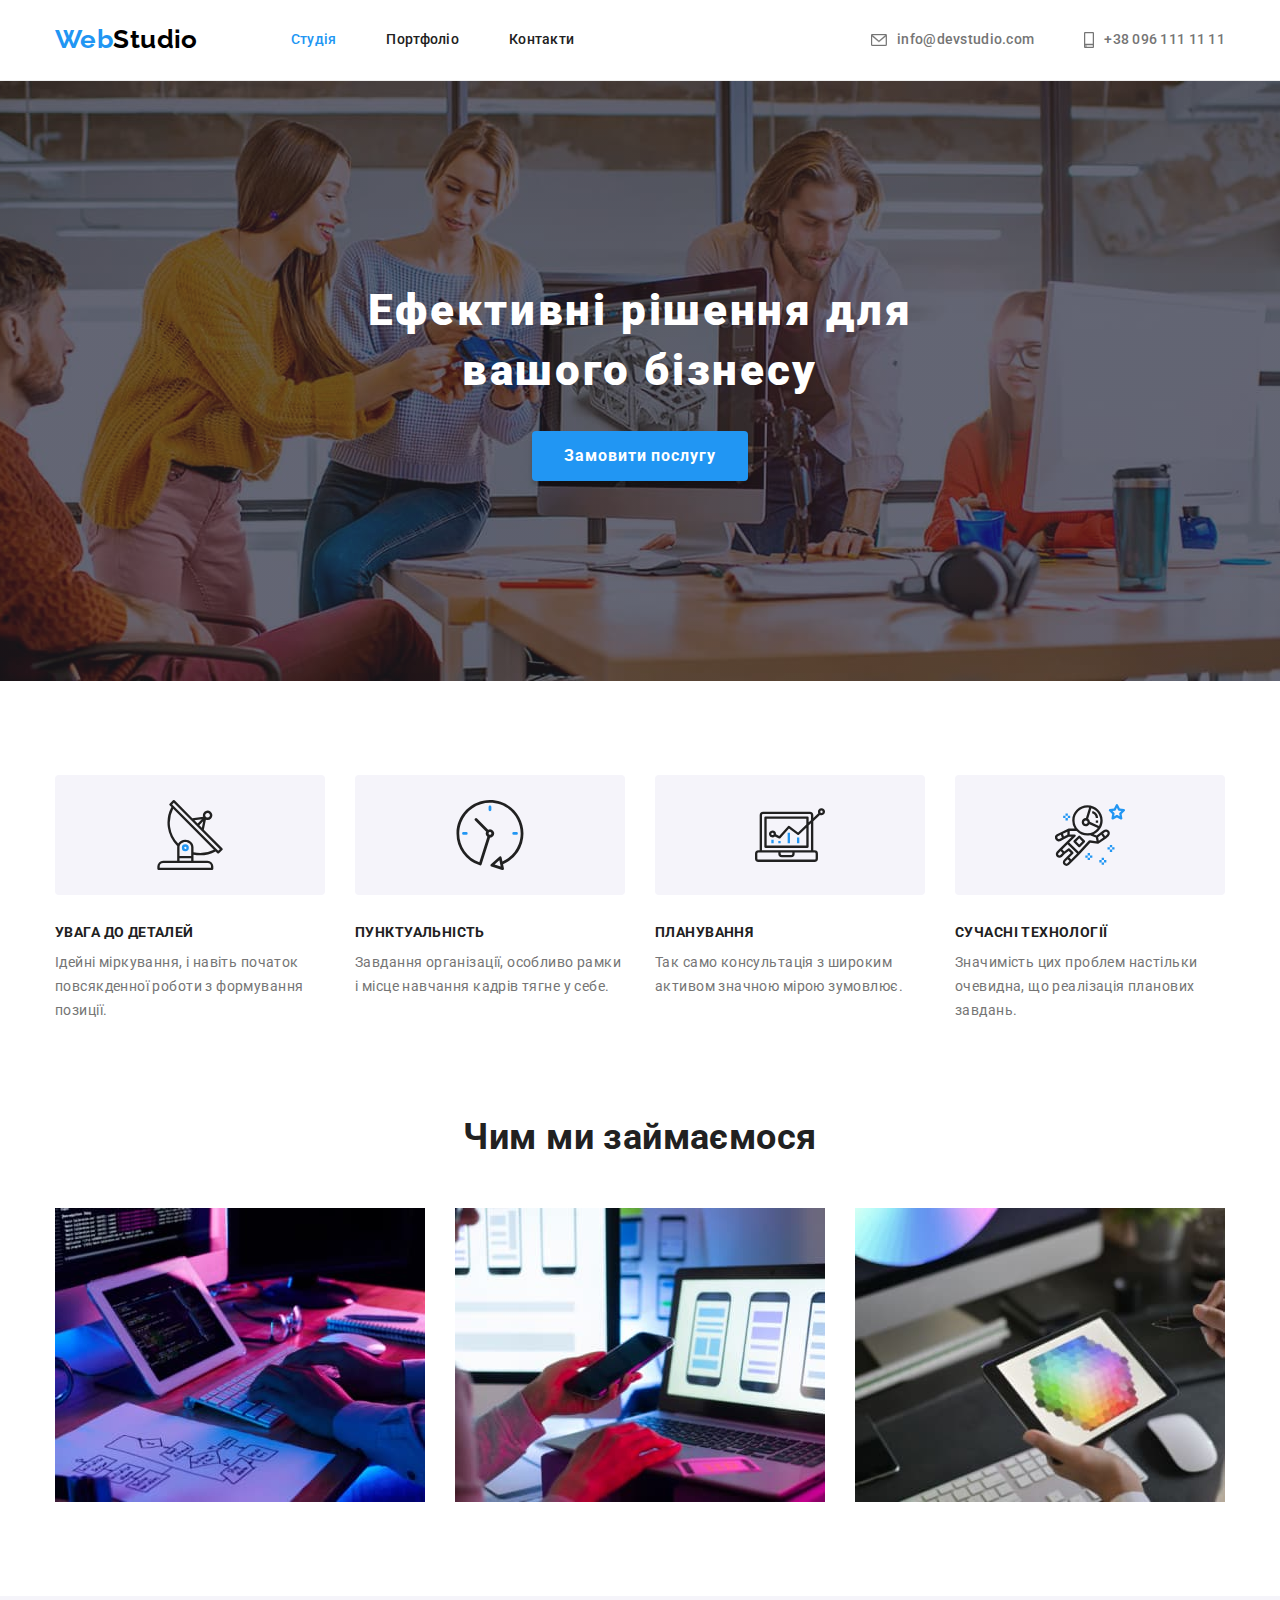
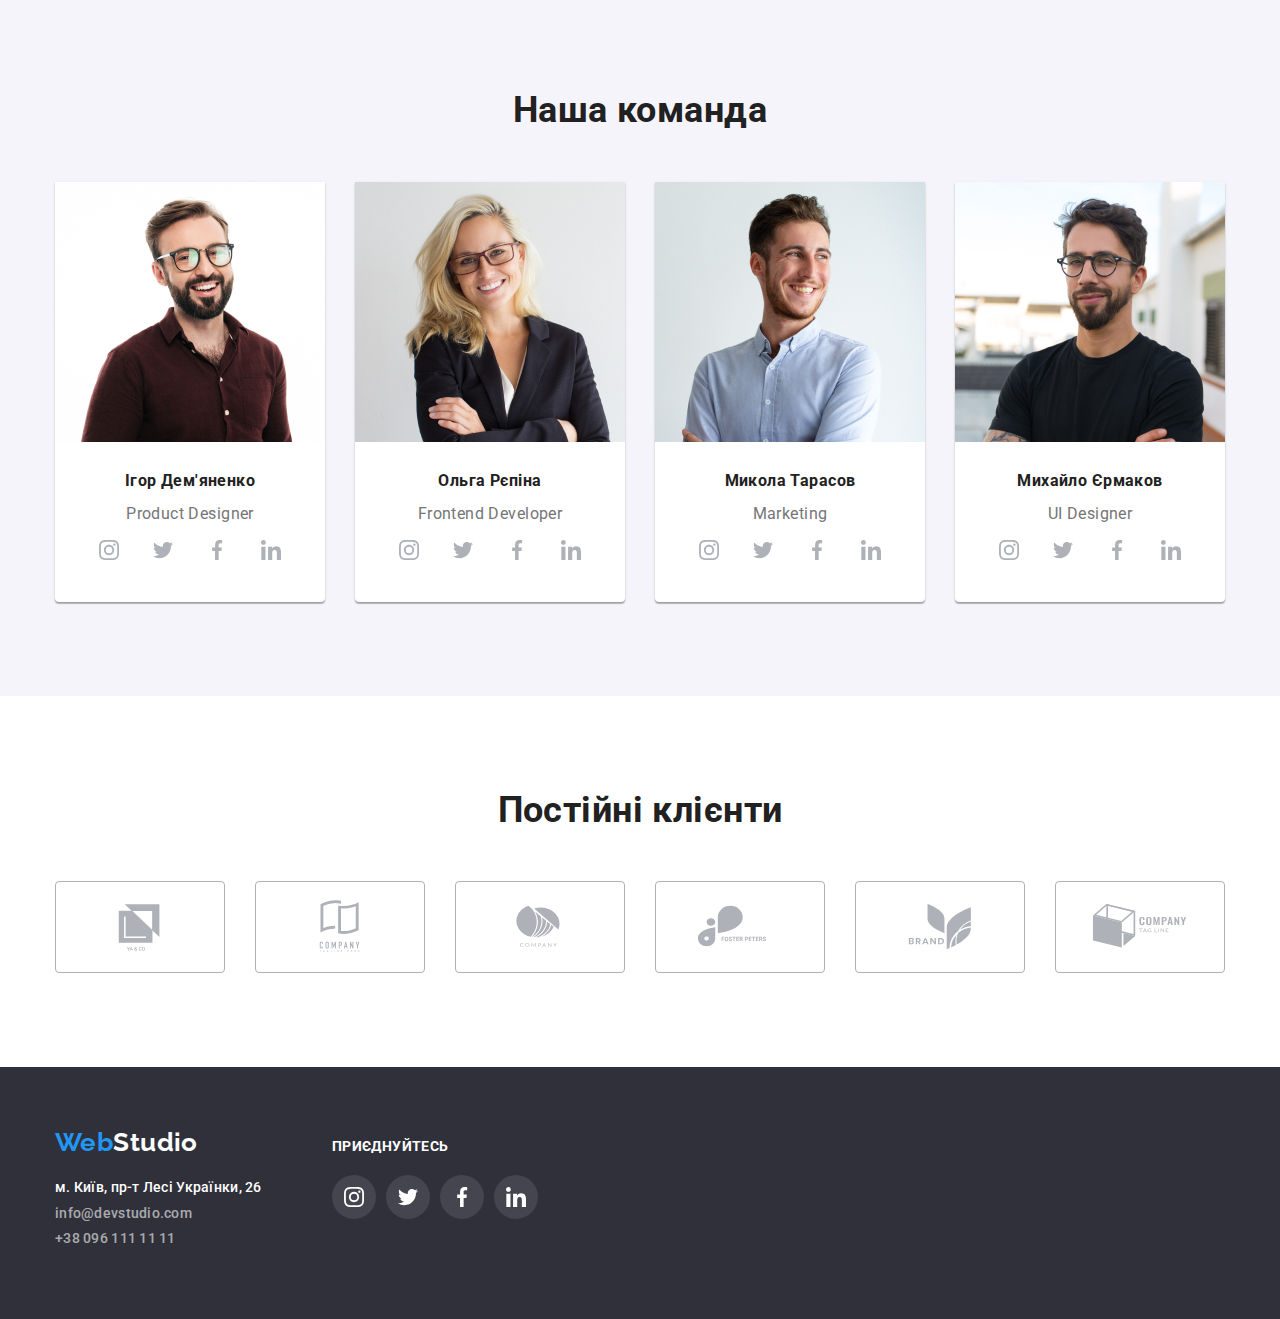
==== index.html @ 199676f1 "begin" ====
<!DOCTYPE html>
<html lang="uk">
  <head>
    <meta charset="UTF-8" />
    <meta http-equiv="X-UA-Compatible" content="IE=edge" />
    <meta name="viewport" content="width=device-width, initial-scale=1.0" />
    <title>WebStudio</title>
    <link
      rel="stylesheet"
      href="https://cdnjs.cloudflare.com/ajax/libs/modern-normalize/0.6.0/modern-normalize.min.css"
    />
    <link href="./css/styles.css" rel="stylesheet" />
    <link rel="preconnect" href="https://fonts.googleapis.com" />
    <link rel="preconnect" href="https://fonts.gstatic.com" crossorigin />
    <link
      href="https://fonts.googleapis.com/css2?family=Raleway:wght@700&family=Roboto:wght@400;500;700;900&display=swap"
      rel="stylesheet"
    />
  </head>

  <body>
    <!--Header-->

    <header class="page-header">
      <div class="container box">
        <a class="logo-header" href="#"
          ><span class="logo-color">Web</span>Studio</a
        >
        <nav>
          <ul class="site-nav">
            <li class="item-nav">
              <a href="./index.html" class="link current">Студія</a>
            </li>
            <li class="item-nav">
              <a href="./portfolio.html" class="link">Портфоліо</a>
            </li>
            <li class="item-nav"><a href="#" class="link">Контакти</a></li>
          </ul>
        </nav>
        <ul class="contacts-link">
          <li class="item-nav">
            <a href="mailto:info@devstudio.com"
              ><svg class="icon-small">
                <use href="./images/sprite.svg#icon-envelope"></use>
              </svg>
              info@devstudio.com</a
            >
          </li>
          <li class="item-nav">
            <a href="tel:+380961111111">
              <svg class="icon-phone">
                <use href="./images/sprite.svg#icon-smartphone"></use>
              </svg>
              +38 096 111 11 11</a
            >
          </li>
        </ul>
      </div>
    </header>
    <!--Main-->
    <main>
      <section class="hero">
        <div class="container">
          <h1 class="hero-title">Ефективні рішення для вашого бізнесу</h1>
          <button class="hero-btn" type="button">Замовити послугу</button>
        </div>
      </section>

      <section class="section">
        <div class="container">
          <h2 class="visually-hidden">Наші Переваги</h2>
          <ul class="list">
            <li class="list-item">
              <div class="thumb">
                <svg class="icon-advances">
                  <use href="./images/sprite.svg#icon-antenna"></use>
                </svg>
              </div>
              <h3 class="list-caption">УВАГА ДО ДЕТАЛЕЙ</h3>
              <p class="list-text">
                Ідейні міркування, і навіть початок повсякденної роботи з
                формування позиції.
              </p>
            </li>

            <li class="list-item">
              <div class="thumb">
                <svg class="icon-advances">
                  <use href="./images/sprite.svg#icon-clock"></use>
                </svg>
              </div>
              <h3 class="list-caption">ПУНКТУАЛЬНІСТЬ</h3>
              <p class="list-text">
                Завдання організації, особливо рамки і місце навчання кадрів
                тягне у себе.
              </p>
            </li>

            <li class="list-item">
              <div class="thumb">
                <svg class="icon-advances">
                  <use href="./images/sprite.svg#icon-diagram"></use>
                </svg>
              </div>
              <h3 class="list-caption">ПЛАНУВАННЯ</h3>
              <p class="list-text">
                Так само консультація з широким активом значною мірою зумовлює.
              </p>
            </li>

            <li class="list-item">
              <div class="thumb">
                <svg class="icon-advances">
                  <use href="./images/sprite.svg#icon-astronaut"></use>
                </svg>
              </div>
              <h3 class="list-caption">СУЧАСНІ ТЕХНОЛОГІЇ</h3>
              <p class="list-text">
                Значимість цих проблем настільки очевидна, що реалізація
                планових завдань.
              </p>
            </li>
          </ul>
        </div>
      </section>
      <section class="section doing">
        <div class="container">
          <h2 class="heading">Чим ми займаємося</h2>
          <ul class="img-list">
            <li class="img-items">
              <img
                src="./images/programer-working-1.jpg"
                width="370"
                height="294"
                alt="робота-програміста-за-пк"
              />
            </li>
            <li class="img-items">
              <img
                src="./images/interface-mobile-2.jpg"
                width="370"
                height="294"
                alt="інтерфейс-для-мобільного-додатку"
              />
            </li>
            <li class="img-items">
              <img
                src="./images/selection-graphic-tablet-3.jpg"
                width="370"
                height="294"
                alt="вибір-графіки-на-планшеті"
              />
            </li>
          </ul>
        </div>
      </section>
      <section class="section comand">
        <div class="container">
          <h2 class="heading">Наша команда</h2>
          <ul class="items">
            <li class="img-item">
              <img src="./images/Igor.jpg" width="270" alt="продукт-дизайнер" />
              <div class="team">
                <h3 class="items-caption">Ігор Дем'яненко</h3>
                <p class="items-text">Product Designer</p>
                <ul class="icon-link">
                  <li>
                    <a href="" class="link"
                      ><svg class="icon-net">
                        <use
                          href="./images/sprite.svg#icon-instagram"
                        ></use></svg></a>
                  </li>
                  <li>
                    <a href="" class="link"
                      ><svg class="icon-net">
                        <use href="./images/sprite.svg#icon-twitter"></use></svg></a>
                  </li>
                  <li>
                    <a href="" class="link"
                      ><svg class="icon-net">
                        <use
                          href="./images/sprite.svg#icon-facebook"
                        ></use></svg></a>
                  </li>
                  <li>
                    <a href="" class="link"
                      ><svg class="icon-net">
                        <use
                          href="./images/sprite.svg#icon-linkedin"
                        ></use></svg></a>
                  </li>
                </ul>
              </div>
            </li>

            <li class="img-item">
              <img
                src="./images/Olga.jpg"
                width="270"
                alt="фронтенд-розробник"
              />
              <div class="team">
                <h3 class="items-caption">Ольга Рєпіна</h3>
                <p class="items-text">Frontend Developer</p>
                <ul class="icon-link">
                  <li>
                    <a href="" class="link"
                      ><svg class="icon-net">
                        <use
                          href="./images/sprite.svg#icon-instagram"
                        ></use></svg></a>
                  </li>
                  <li>
                    <a href="" class="link"
                      ><svg class="icon-net">
                        <use href="./images/sprite.svg#icon-twitter"></use></svg></a>
                  </li>
                  <li>
                    <a href="" class="link"
                      ><svg class="icon-net">
                        <use
                          href="./images/sprite.svg#icon-facebook"
                        ></use></svg></a>
                  </li>
                  <li>
                    <a href="" class="link"
                      ><svg class="icon-net">
                        <use
                          href="./images/sprite.svg#icon-linkedin"
                        ></use></svg></a>
                  </li>
                </ul>
              </div>
            </li>

            <li class="img-item">
              <img src="./images/Nikolay.jpg" width="270" alt="маркетинг" />
              <div class="team">
                <h3 class="items-caption">Микола Тарасов</h3>
                <p class="items-text">Marketing</p>
                <ul class="icon-link">
                  <li>
                    <a href="" class="link"
                      ><svg class="icon-net">
                        <use
                          href="./images/sprite.svg#icon-instagram"
                        ></use></svg></a>
                  </li>
                  <li>
                    <a href="" class="link"
                      ><svg class="icon-net">
                        <use href="./images/sprite.svg#icon-twitter"></use></svg></a>
                  </li>
                  <li>
                    <a href="" class="link"
                      ><svg class="icon-net">
                        <use
                          href="./images/sprite.svg#icon-facebook"
                        ></use></svg></a>
                  </li>
                  <li>
                    <a href="" class="link"
                      ><svg class="icon-net">
                        <use
                          href="./images/sprite.svg#icon-linkedin"
                        ></use></svg></a>
                  </li>
                </ul>
              </div>
            </li>

            <li class="img-item">
              <img src="./images/Mihail.jpg" width="270" alt="ui-дизайнер" />
              <div class="team">
                <h3 class="items-caption">Михайло Єрмаков</h3>
                <p class="items-text">UI Designer</p>
                <ul class="icon-link">
                  <li>
                    <a href="" class="link"
                      ><svg class="icon-net">
                        <use
                          href="./images/sprite.svg#icon-instagram"
                        ></use></svg></a>
                  </li>
                  <li>
                     <a href="" class="link"
                      ><svg class="icon-net">
                        <use href="./images/sprite.svg#icon-twitter"></use></svg></a>
                  </li>
                  <li>
                    <a href="" class="link"
                      ><svg class="icon-net">
                        <use
                          href="./images/sprite.svg#icon-facebook"
                        ></use></svg></a>
                  </li>
                  <li>
                     <a href="" class="link"
                      ><svg class="icon-net">
                        <use
                          href="./images/sprite.svg#icon-linkedin"
                        ></use></svg></a>
                  </li>
                </ul>
              </div>
            </li>
          </ul>
        </div>
      </section>
      <section class="clients section">
        <div class="container">
          <h2 class="heading">Постійні клієнти</h2>
          <ul class="clients">
            <li>
              <a href="" class="client-link"
                ><svg class="icon-clients">
                  <use href="./images/sprite.svg#icon-client1"></use></svg></a>
            </li>
            <li>
              <a href="" class="client-link"
                ><svg class="icon-clients">
                  <use href="./images/sprite.svg#icon-client2"></use></svg></a>
            </li>
            <li>
              <a href="" class="client-link"
                ><svg class="icon-clients">
                  <use href="./images/sprite.svg#icon-client3"></use></svg></a>
            </li>
            <li>
              <a href="" class="client-link"
                ><svg class="icon-clients">
                  <use href="./images/sprite.svg#icon-client4"></use></svg></a>
            </li>
            <li>
              <a href="" class="client-link"
                ><svg class="icon-clients">
                  <use href="./images/sprite.svg#icon-client5"></use></svg></a>
            </li>
            <li>
              <a href="" class="client-link"
                ><svg class="icon-clients">
                  <use href="./images/sprite.svg#icon-client6"></use></svg></a>
            </li>
          </ul>
        </div>
      </section>
    </main>
    <!--footer-->
    <footer class="footer-page">
      <div class="container btm">
        <div class="address-wrap">
          <a class="logo-footer" href="#"
            ><span class="logo-color">Web</span>Studio</a
          >

          <address>
            <ul class="contact-link">
              <li class="list-contact">
                <a
                  href="https://goo.gl/maps/CPtrU1FHBa2aNyZL9"
                  target="_blank"
                  rel="noopener noreferrer"
                  ><span class="color-contact"
                    >м. Київ, пр-т Лесі Українки, 26</span
                  ></a
                >
              </li>
              <li class="list-contact">
                <a href="mailto:info@devstudio.com">info@devstudio.com</a>
              </li>
              <li class="list-contact">
                <a href="tel:+380961111111">+38 096 111 11 11</a>
              </li>
            </ul>
          </address>
        </div>
        <div class="footer-social">
          <p class="join">приєднуйтесь</p>
          <ul class="social-links">
            <li>
              <a href="" class="soc-link"
                ><svg class="soc-icon">
                  <use href="./images/sprite.svg#icon-instagram"></use>
                </svg>
              </a>
            </li>
            <li>
              <a href="" class="soc-link"
                ><svg class="soc-icon">
                  <use href="./images/sprite.svg#icon-twitter"></use>
                </svg>
              </a>
            </li>
            <li>
              <a href="" class="soc-link"
                ><svg class="soc-icon">
                  <use href="./images/sprite.svg#icon-facebook"></use>
                </svg>
              </a>
            </li>
            <li>
              <a href="" class="soc-link"> <svg class="soc-icon">
                  <use href="./images/sprite.svg#icon-linkedin"></use>
                </svg>
              </a>
            </li>
          </ul>
        </div>
      </div>
    </footer>
  </body>
</html>
---- css/styles.css ----
/*цвет основного текста #212121*/
/*вторичный цвет текста #757575/
/*белый #FFFFFF*/
/*акцент #2196F3*/
/*цвет иконок #AFB1B8*/

:root {
  --primary-text-color:#757575;
  --title-text-color:#212121;
  --accent-color:#2196F3;
  --primary-white-color:#FFFFFF;
  --social-link-collor:#AFB1B8;
}

body {
    font-family: 'Roboto', sans-serif;
    font-size: 14px;
    background: var(--primary-white-color);
    color: var(--primary-text-color);
    letter-spacing: 0.03em;
    
  
}

.section {
    padding-top: 94px;
    padding-bottom: 94px;
    
}

.container {
    width: 1200px;
    padding-left: 15px;
    padding-right: 15px;
    margin-left: auto;
    margin-right: auto;
    
}





.box {
    display: flex;
    align-items: center;
    
}

h1,h2,h3,p {
    margin-top: 0;
}




ul {
    padding: 0;
    margin: 0;
    list-style: none;
}

.visually-hidden {
    position: absolute;
    white-space: nowrap;
    width: 1px;
    height: 1px;
    overflow: hidden;
    border: 0;
    padding: 0;
    clip: rect(0 0 0 0);
    clip-path: inset(50%);
    margin: -1px;}


       /*HEADER*/

.page-header {
    
    border-bottom: 1px solid #EEEEEE;
}

.logo-header {
    margin-right: 93px;
    padding-top: 24px;
    padding-bottom: 25px;
    font-family:'Raleway', sans-serif;
    font-weight: 700;
    font-size: 26px;
    line-height: 1.2;
    color: #000;
    text-decoration: none; 
    
}
.logo-color {
    font-family:'Raleway', sans-serif;
    font-weight: 700;
    font-size: 26px;
    line-height: 1.2;
    color: var(--accent-color);
}

  /*site-nav*/

.site-nav {
    display: flex;
}



.site-nav .item-nav + .item-nav {
    margin-left: 50px;
}

/*.site-nav .item-nav:not(:last-child) {
margin-right: 50px;
} */



.site-nav .link{
    display: block;
    padding-top: 32px;
    padding-bottom: 32px;

    color: var(--title-text-color);
    font-weight: 500;
    line-height: 1.14;
    letter-spacing: 0.02em;
    text-decoration: none;
    
 
}

.site-nav .link:hover,
.site-nav .link:focus  {
    color: var(--accent-color);
}

.site-nav .link.current {
    color: var(--accent-color);
}



/*contacts*/

.contacts-link {
    display: flex;
    align-items: center;
    margin-left: auto;
}

.contacts-link .item-nav + .item-nav {
    margin-left: 50px;
}

.contacts-link a {
    display: flex;
    align-items: center;

    color: var(--primary-text-color);
    font-weight: 500;
    line-height: 1.14;
    letter-spacing: 0.02em;
    text-decoration: none;
    
    }

.contacts-link a:hover,
.contacts-link a:focus {
    color: var(--accent-color);
}

.icon-small {
    display: inline-block;
    width: 16px;
    height: 12px;
    margin-right:10px;
    padding:0px;
    stroke: currentColor;
    fill: currentColor;
}

.icon-phone {
    display: inline-block;
    width: 10px;
    height: 16px;
    margin-right: 10px;
    padding:0;
    stroke: currentColor;
    fill: currentColor;
}


/* main */

/*hero*/

.hero {
    min-height: 600px;
    max-width: 1600px;

    background-image: linear-gradient(
        to right,
        rgba(47, 48, 58, 0.4),
        rgba(47, 48, 58, 0.4)
    ),
    url(../images/hero-img.jpg);
    background-size: cover;
    background-position: center;
    background-repeat: no-repeat;
    background-color: #c4c4c4;
   text-align: center;
    display: flex;
    flex-direction: column;
    justify-content: center;
    align-items: center;
    margin: 0;


     }

.hero-title {
   
   
    margin-left: auto;
    margin-right: auto;
    margin-bottom: 30px;
    width: 696px;

    font-weight: 900;
    font-size: 44px;
    line-height: 1.36;
    letter-spacing: 0.06em;
    text-align: center;
    color: var(--primary-white-color);
    }

.hero-btn {
    display: block;
    margin-left: auto;
    margin-right: auto;
    
    border-radius: 4px;
    min-width: 216px;
    height: 50px;
    font-family: inherit;
    font-weight: 700;
    font-size: 16px;
    line-height: 1.8;
    letter-spacing: 0.06em;
    color: var(--primary-white-color);
    background-color: var(--accent-color);
    box-shadow: 0px 4px 4px rgba(0, 0, 0, 0.15);
    cursor: pointer;
    border: none;
}

.hero-btn:hover,
.hero-btn:focus {
    color: var(--primary-white-color);
    background-color: #188CE8;
    box-shadow: 0px 4px 4px rgba(0, 0, 0, 0.15);
}


.doing {
    padding-top: 0;
}

/*Наші Переваги*/
.thumb {
    display: flex;
    justify-content: center;
    align-items: center;
    width: 270px;
    height: 120px;
    background-color: #F5F4FA;
    border-radius: 4px;
    margin-bottom:30px;
}

.icon-advances {
    display: inline-block;
    width: 70px;
    height: 70px;
    
    stroke-width: 0;
    stroke: currentColor;
    fill: currentColor;
}

.list {
    display: flex;
    gap: 30px;
}

.list-item {
    width: calc((100%-90px)/4);
    
}

/*.list .list-item + .list-item {
    margin-left: 30px;
}*/

.list-caption {
    margin-top: 0;
    margin-bottom: 10px;
    
    font-size: 14px;
    font-weight: 700;
    line-height: 1.14;
    color: var(--title-text-color);
}

.list-text {
    
    margin-bottom: 0;
    
    font-size: 14px;
    line-height: 1.7;
    color: var(--primary-text-color);
}

/*Чим ми займаємося*/

.heading {
    
    margin-bottom: 50px;
    
    
    font-weight: 700;
    font-size: 36px;
    line-height: 1.16;
    text-align: center;
    color: var(--title-text-color);
}

/*Наша команда*/
.icon-link {
    display: flex;
    justify-content: center;
    gap: 10px;
    
}

.icon-link .link:hover, 
.icon-link .link:focus { 
    fill:var(--primary-white-color);
    background-color: var(--accent-color);
}

.icon-link  .link {
    
    display: flex;
    align-items: center;
    justify-content: center;
    width: 44px;
    height: 44px;
    border-radius: 50%;
    fill: var(--social-link-collor);
}

.icon-net {
    display: inline-block;
    width: 20px;
    height: 20px;
      
}





.comand {

    
    background-color: #F5F4FA;
}

.img-list {
    display: flex;
}

.img-list .img-items:not(:last-child){
   margin-right: 30px;
}
   

.img-item {
    
    
    text-align: center;
    background: var(--primary-white-color);
    box-shadow: 0px 1px 3px rgba(0, 0, 0, 0.12), 0px 1px 1px rgba(0, 0, 0, 0.14), 0px 2px 1px rgba(0, 0, 0, 0.2);
    border-radius: 0px 0px 4px 4px;
}

/*.items .img-item + .img-item {
    margin-left: 30px;
}*/


.items {
    
    display: flex;
    gap: 30px;
}

.items-caption {
    
    margin-bottom: 10px;
    font-size: 16px;
    line-height: 1.14;
    color: var(--title-text-color);
}

.items-text {
    
    margin-bottom: 0;
    font-size: 16px;
    line-height: 1.71;
    color: var(--primary-text-color);

    
}

.team {
 padding-top:30px;
 padding-bottom: 30px;
}

/*PORTFOLIO*/

.btn {
    display: flex;
    justify-content: center;
    margin-bottom: 50px;
}

.btn .item-btn + .item-btn {
    margin-left: 8px;
}

.btn-portfolio {
    padding: 6px 22px;

    border-radius: 4px;
    font-family: inherit;
    font-weight: 500;
    font-size: 16px;
    line-height: 1.6;
    color: var(--title-text-color);
    background-color: #F5F4FA;
    border: none;
    
}

.btn .btn-portfolio:hover,
.btn .btn-portfolio:focus {
    color: var(--primary-white-color);
    background-color: var(--accent-color);
    cursor: pointer;
    border: none;
    box-shadow: 0px 3px 1px rgb(0 0 0 / 10%), 0px 1px 2px rgb(0 0 0 / 8%), 0px 2px 2px rgb(0 0 0 / 12%);
    
}

.item {
    display: flex;
    flex-wrap: wrap;
    gap:30px;
    padding-bottom: 94px;
}

/*.item-list {
    border: 1px solid #EEEEEE;
    width: 370px;
    text-align: center;
    margin-right: 30px;
    margin-bottom: 30px;
}*/

.item-list {
    /*width: calc((100% - 60px) / 3);*/
    flex-grow: 1;
    
}

.item-list:hover,
.item-list:focus {
    box-shadow: 0px 1px 1px rgba(0, 0, 0, 0.12), 0px 4px 4px rgba(0, 0, 0, 0.06),
            1px 4px 6px rgba(0, 0, 0, 0.16);
}

.item-list:nth-child(3n) {
    margin-right: 0;
}

.item-list:nth-last-child(-n +3 ){
    margin-bottom: 0;
}

.item a {
    
    text-decoration: none;
}

.subject {
    
    margin-bottom: 0;
    
    font-size: 18px;
    line-height: 2;
    letter-spacing: 0.06em;
    color: var(--title-text-color);
}

.desc {
   
    margin-top: 4px;
    margin-bottom: 0;
    
    font-size: 16px;
    line-height: 1.87;
    color: var(--primary-text-color);
}

.border {
    padding-bottom: 20px;
    padding-top: 20px;
    padding-left: 24px;
    padding-right: 24px;
    border-left: 1px solid #EEEEEE;
    border-bottom: 1px solid #EEEEEE;
    border-right: 1px solid #EEEEEE;
    
}


 
img {
    display: block;
}

/*Постійні Клієнти*/

.clients {
    display: flex;
    align-items: center;
    justify-content: center;
    gap: 30px;

}

.client-link {
    display: flex;
    align-items: center;
    justify-content: center;
    width: 170px;
    height: 92px;
    border: 1px solid #AFB1B8;
    border-radius: 4px;
    color: var(--social-link-collor);
}

.icon-clients {
    display: inline-block;
    width: 106px;
    height: 60px;
    fill:currentColor;
}

.client-link:hover,
.client-link:focus {
    color: var(--accent-color);
    border: 1px solid var(--accent-color)
}

/*footer*/

.footer-page {
    
    padding-top: 60px;
    padding-bottom: 60px;
    height: 252px;
    background-color: #2F303A;
}



   .btm {
   display: flex;
   align-items: baseline;
   
   } 
    
    

.logo-footer {
    display: block;
    margin-bottom: 20px;
    font-family:'Raleway', sans-serif;
    font-weight: 700;
    font-size: 26px;
    line-height: 1.2;
    color: var(--primary-white-color);
    text-decoration: none; 
 
}

 .contact-link .list-contact:not(:last-child) {
    margin-bottom: 9px;
}

.contact-link  {
    
    
}

.contact-link a {
    font-style: normal;
    text-decoration: none;
    font-weight: 500;
    line-height: 1.14;
    letter-spacing: 0.02em;
    color: rgba(255, 255, 255, 0.6);

}

.contact-link a:hover,
.contact-link a:focus {
    color: var(--accent-color);
}
.color-contact {
    color: var(--primary-white-color);
}

.color-contact:hover,
.color-contact:focus {
    color: var(--accent-color);
}

.footer-social {
    margin-left: 70px;
    width: 206px;
    height: 80px;
}

.join {
    
    margin-bottom: 20px;
    text-transform: uppercase;
    font-weight: 700;
    line-height: 1.14;
    color: var(--primary-white-color);

}

.social-links {
    display: flex;
    justify-content: center;
    gap: 10px;
    
}

.soc-link {
    display: flex;
    justify-content: center;
    align-items: center;
    
    width: 44px;
    height: 44px;
    background: #FFFFFF1A;
    border-radius: 50%;
    color: var(--primary-white-color);
}

.soc-icon {
    width: 20px;
    height: 20px;
    fill: currentColor;
}

.soc-link:hover,
.soc-link:focus {
    background: var(--accent-color);
}
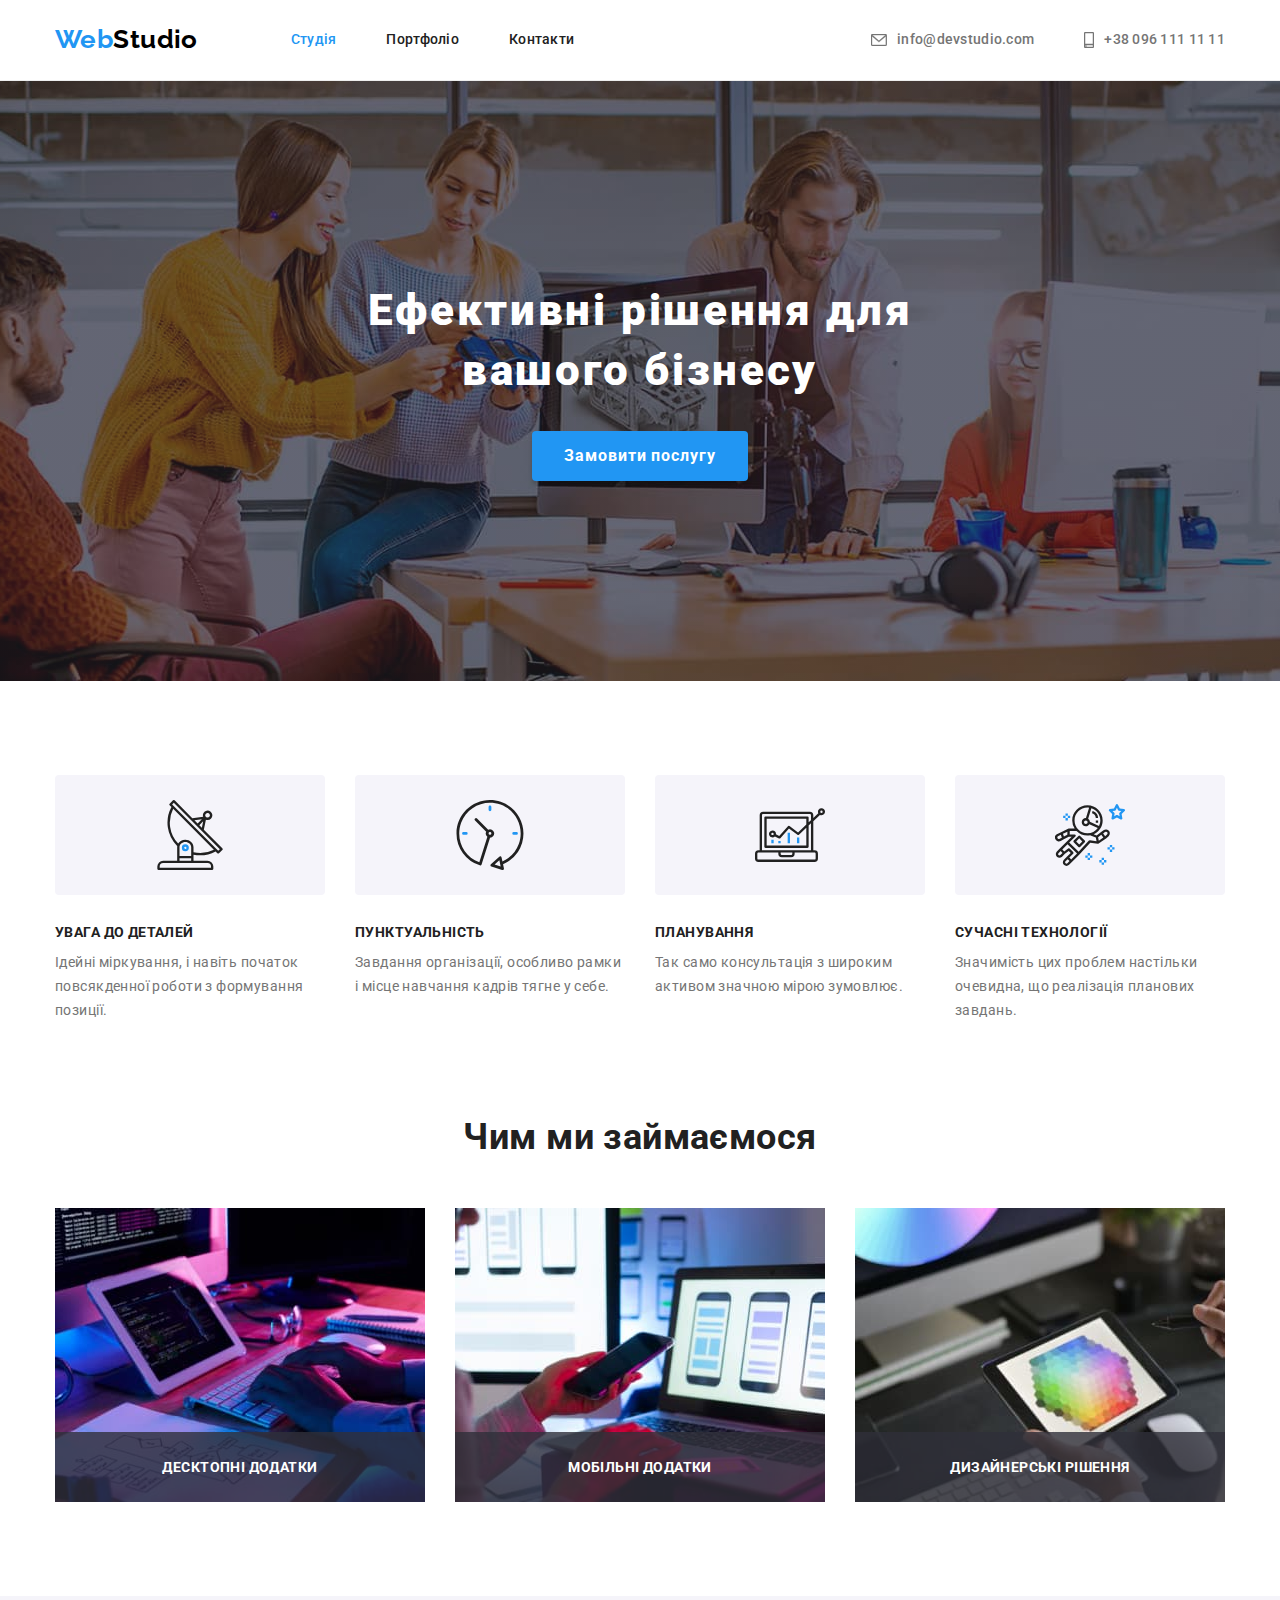
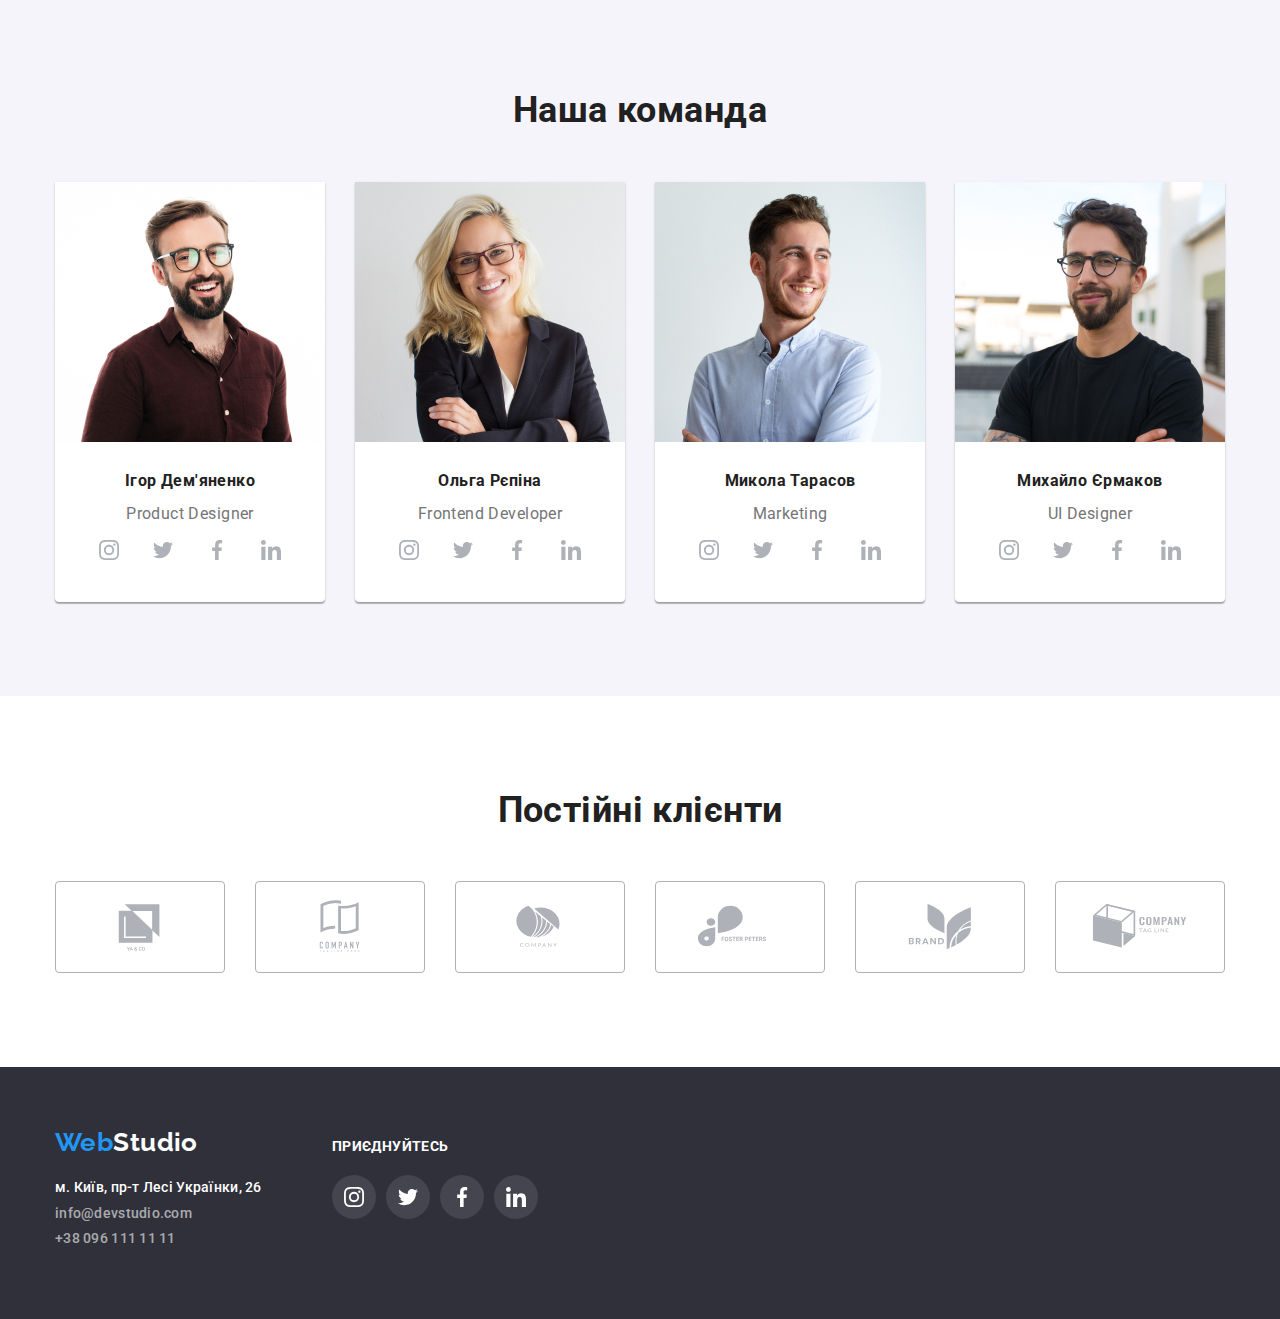
==== commit b2c7d6a9: "update" ====
--- a/index.html
+++ b/index.html
@@ -128,12 +128,17 @@
           <h2 class="heading">Чим ми займаємося</h2>
           <ul class="img-list">
             <li class="img-items">
+              
               <img
                 src="./images/programer-working-1.jpg"
                 width="370"
                 height="294"
                 alt="робота-програміста-за-пк"
               />
+              <div class="work-text">
+                <p>Десктопні додатки</p>
+              </div>
+              
             </li>
             <li class="img-items">
               <img
@@ -142,6 +147,9 @@
                 height="294"
                 alt="інтерфейс-для-мобільного-додатку"
               />
+              <div class="work-text">
+                <p>Мобільні додатки</p>
+              </div>
             </li>
             <li class="img-items">
               <img
@@ -150,6 +158,9 @@
                 height="294"
                 alt="вибір-графіки-на-планшеті"
               />
+              <div class="work-text">
+                <p>Дизайнерські рішення</p>
+              </div>
             </li>
           </ul>
         </div>
@@ -409,5 +420,6 @@
         </div>
       </div>
     </footer>
+    <script src="./modal.js"></script>
   </body>
 </html>
--- a/css/styles.css
+++ b/css/styles.css
@@ -10,6 +10,7 @@
   --accent-color:#2196F3;
   --primary-white-color:#FFFFFF;
   --social-link-collor:#AFB1B8;
+  --timing-function: cubic-bezier(0.4, 0, 0.2, 1);
 }
 
 body {
@@ -135,11 +136,14 @@
 .site-nav .link:hover,
 .site-nav .link:focus  {
     color: var(--accent-color);
+    transition: transform 250ms var(--timing-function);
 }
 
 .site-nav .link.current {
     color: var(--accent-color);
 }
+
+
 
 
 
@@ -170,6 +174,7 @@
 .contacts-link a:hover,
 .contacts-link a:focus {
     color: var(--accent-color);
+    transition: transform 250ms var(--timing-function);
 }
 
 .icon-small {
@@ -262,6 +267,7 @@
     color: var(--primary-white-color);
     background-color: #188CE8;
     box-shadow: 0px 4px 4px rgba(0, 0, 0, 0.15);
+    transition: transform 250ms var(--timing-function);
 }
 
 
@@ -350,6 +356,7 @@
 .icon-link .link:focus { 
     fill:var(--primary-white-color);
     background-color: var(--accent-color);
+    transition: transform 250ms var(--timing-function);
 }
 
 .icon-link  .link {
@@ -380,13 +387,39 @@
     background-color: #F5F4FA;
 }
 
+.img-items {
+    position: relative;
+    flex-grow: 1;
+}
+
+.work-text {
+    
+    position: absolute;
+    bottom: 0;
+    left: 0;
+    width: 100%;
+    height: 70px;
+    display: flex;
+    justify-content: center;
+    align-items: center;
+    background-color:  rgba(47, 48, 58, 0.8);
+}
+
+.work-text p {
+    margin: 0;
+    font-weight: 700;
+    text-transform: uppercase;
+    color: var(--primary-white-color);
+    
+}
+
+
 .img-list {
     display: flex;
-}
-
-.img-list .img-items:not(:last-child){
-   margin-right: 30px;
-}
+    column-gap: 30px;
+}
+
+
    
 
 .img-item {
@@ -465,6 +498,7 @@
     cursor: pointer;
     border: none;
     box-shadow: 0px 3px 1px rgb(0 0 0 / 10%), 0px 1px 2px rgb(0 0 0 / 8%), 0px 2px 2px rgb(0 0 0 / 12%);
+    transition: transform 250ms var(--timing-function);
     
 }
 
@@ -489,10 +523,45 @@
     
 }
 
+.product-thumb {
+    position: relative;
+    overflow: hidden;
+}
+
+
+
+.product-thumb .text {
+    font-size: 18px;
+    line-height: 1.55;
+    color: var(--primary-white-color);
+}
+
+.product-description {
+    position: absolute;
+    display: flex;
+    left: 0;
+    bottom: 0;
+    padding: 63px 24px;
+    transform: translateY(100%);
+    width: 100%;
+    height: 100%;
+    background-color: rgba(33, 150, 243, 0.9);
+    transition: transform 250ms var(--timing-function);
+    
+    
+}
+
+.item-list:hover .product-description {
+    transform: translateY(0);
+}
+
+
+
 .item-list:hover,
 .item-list:focus {
     box-shadow: 0px 1px 1px rgba(0, 0, 0, 0.12), 0px 4px 4px rgba(0, 0, 0, 0.06),
             1px 4px 6px rgba(0, 0, 0, 0.16);
+    transition: transform 250ms var(--timing-function);
 }
 
 .item-list:nth-child(3n) {
@@ -528,14 +597,10 @@
     color: var(--primary-text-color);
 }
 
-.border {
-    padding-bottom: 20px;
-    padding-top: 20px;
-    padding-left: 24px;
-    padding-right: 24px;
-    border-left: 1px solid #EEEEEE;
-    border-bottom: 1px solid #EEEEEE;
-    border-right: 1px solid #EEEEEE;
+.item-list .border {
+    padding: 20px 24px;
+    border:1px solid #EEEEEE;
+    border-top:none;
     
 }
 
@@ -576,7 +641,8 @@
 .client-link:hover,
 .client-link:focus {
     color: var(--accent-color);
-    border: 1px solid var(--accent-color)
+    border: 1px solid var(--accent-color);
+    transition: transform 250ms var(--timing-function);
 }
 
 /*footer*/
@@ -633,6 +699,7 @@
 .contact-link a:hover,
 .contact-link a:focus {
     color: var(--accent-color);
+    transition: transform 250ms var(--timing-function);
 }
 .color-contact {
     color: var(--primary-white-color);
@@ -641,6 +708,7 @@
 .color-contact:hover,
 .color-contact:focus {
     color: var(--accent-color);
+    transition: transform 250ms var(--timing-function);
 }
 
 .footer-social {
@@ -687,4 +755,5 @@
 .soc-link:hover,
 .soc-link:focus {
     background: var(--accent-color);
+    transition: transform 250ms var(--timing-function);
 }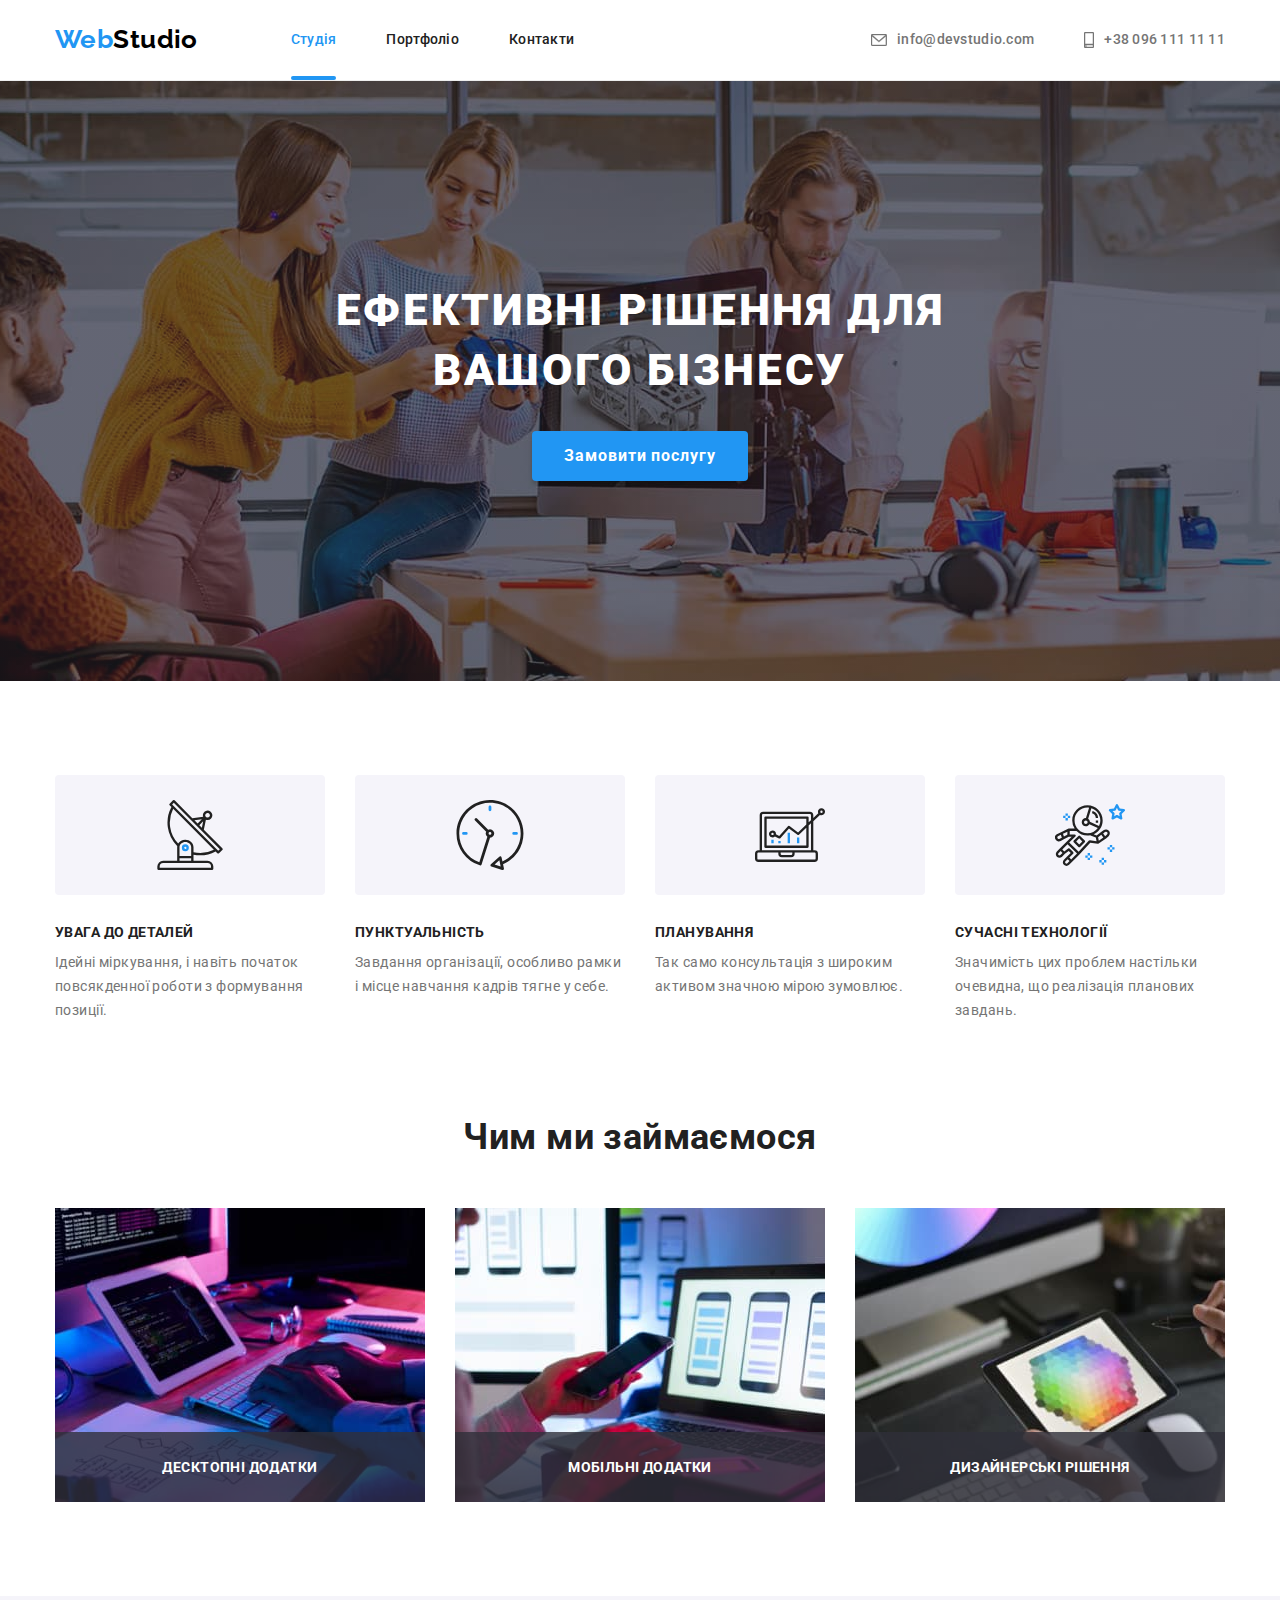
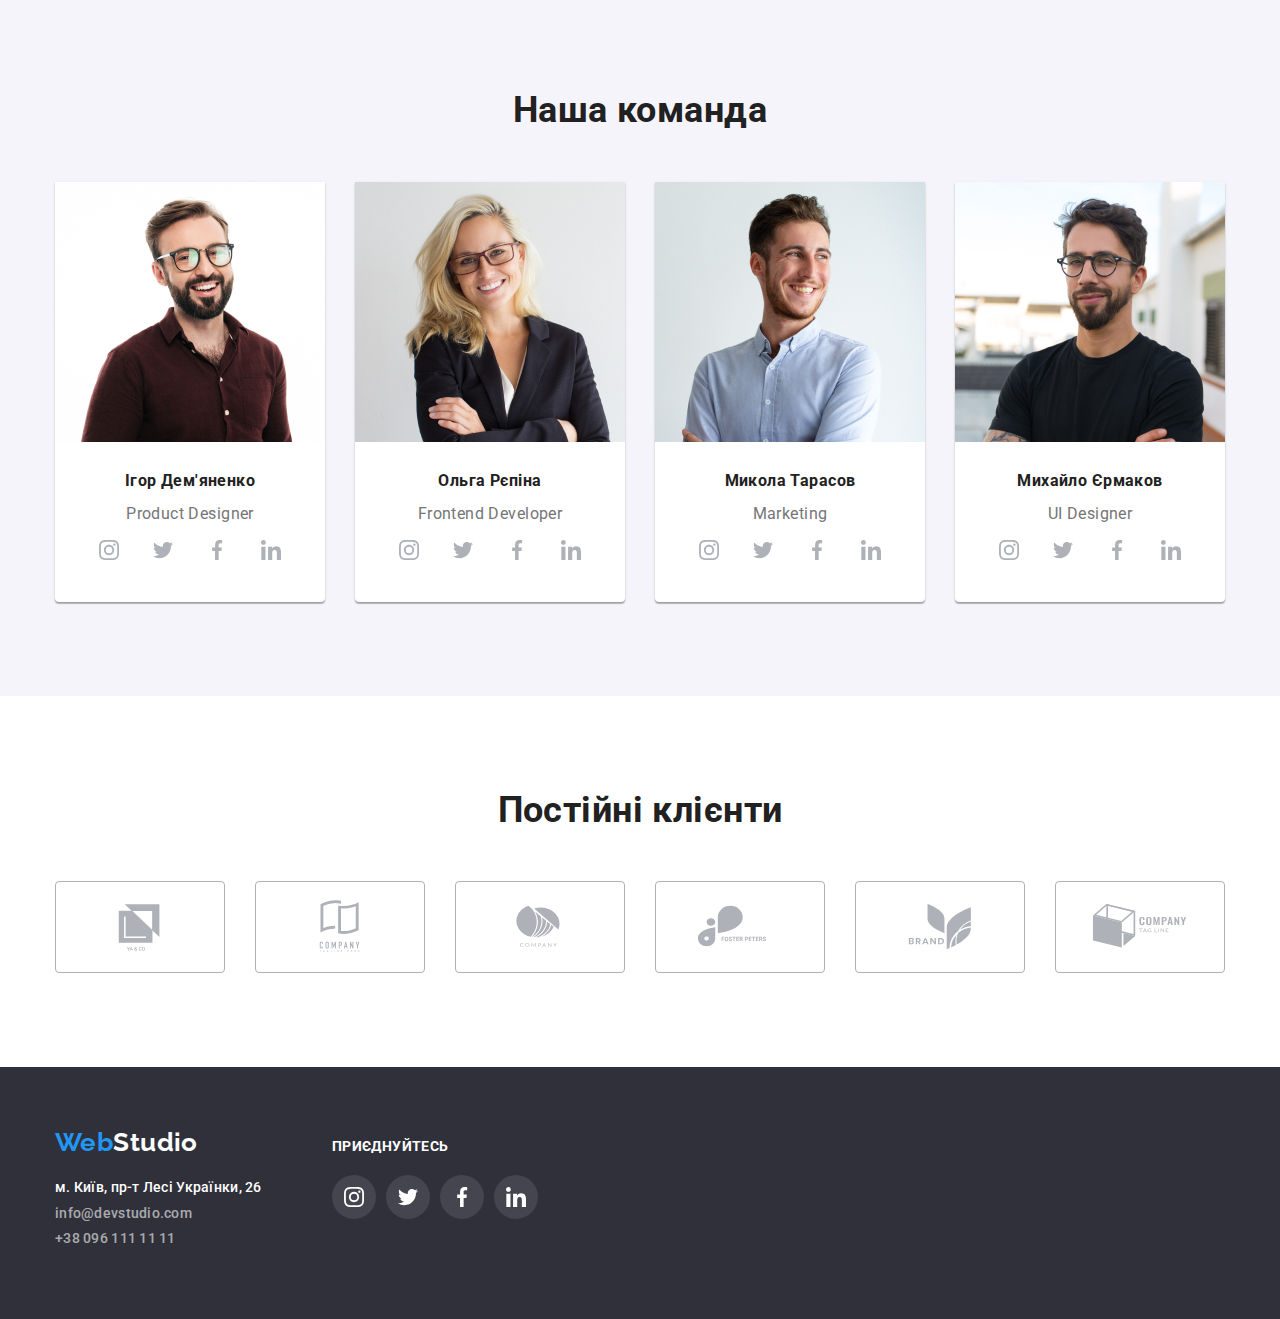
==== commit 23bbb432: "update" ====
--- a/index.html
+++ b/index.html
@@ -62,7 +62,17 @@
       <section class="hero">
         <div class="container">
           <h1 class="hero-title">Ефективні рішення для вашого бізнесу</h1>
-          <button class="hero-btn" type="button">Замовити послугу</button>
+          <button data-modal-open class="hero-btn" type="button">Замовити послугу</button>
+        </div>
+      </section>
+
+      <section class="backdrop is-hidden" data-modal>
+        <div class="modal">
+          <button type="button" class="button-close" data-modal-close>
+            <svg class="icon" width="18" height="18">
+              <use href="./images/sprite.svg#icon-close"></use>
+            </svg>
+          </button>
         </div>
       </section>
 
--- a/css/styles.css
+++ b/css/styles.css
@@ -11,6 +11,7 @@
   --primary-white-color:#FFFFFF;
   --social-link-collor:#AFB1B8;
   --timing-function: cubic-bezier(0.4, 0, 0.2, 1);
+  --primary-backgroud-color:#fff;
 }
 
 body {
@@ -105,21 +106,13 @@
 
 .site-nav {
     display: flex;
-}
-
-
-
-.site-nav .item-nav + .item-nav {
-    margin-left: 50px;
-}
-
-/*.site-nav .item-nav:not(:last-child) {
-margin-right: 50px;
-} */
-
-
-
-.site-nav .link{
+    gap:50px;
+}
+
+
+
+.site-nav .link {
+    position: relative;
     display: block;
     padding-top: 32px;
     padding-bottom: 32px;
@@ -129,14 +122,26 @@
     line-height: 1.14;
     letter-spacing: 0.02em;
     text-decoration: none;
-    
- 
-}
+    transition: color 250ms var(--timing-function)
+    
+ }
+
+ .site-nav .link.current::after{
+    position: absolute;
+    content: "";
+    left: 0;
+    bottom: 0;
+    width: 100%;
+    height: 4px;
+    background-color: var(--accent-color);
+    border-radius: 2px;
+
+ }
 
 .site-nav .link:hover,
 .site-nav .link:focus  {
     color: var(--accent-color);
-    transition: transform 250ms var(--timing-function);
+    
 }
 
 .site-nav .link.current {
@@ -145,14 +150,11 @@
 
 
 
-
-
-/*contacts*/
-
-.contacts-link {
+.contacts-link{
     display: flex;
     align-items: center;
     margin-left: auto;
+    
 }
 
 .contacts-link .item-nav + .item-nav {
@@ -168,13 +170,14 @@
     line-height: 1.14;
     letter-spacing: 0.02em;
     text-decoration: none;
+    transition: color 250ms var(--timing-function)
     
     }
 
 .contacts-link a:hover,
 .contacts-link a:focus {
     color: var(--accent-color);
-    transition: transform 250ms var(--timing-function);
+    
 }
 
 .icon-small {
@@ -216,7 +219,7 @@
     background-position: center;
     background-repeat: no-repeat;
     background-color: #c4c4c4;
-   text-align: center;
+    text-align: center;
     display: flex;
     flex-direction: column;
     justify-content: center;
@@ -226,9 +229,7 @@
 
      }
 
-.hero-title {
-   
-   
+.hero-title{
     margin-left: auto;
     margin-right: auto;
     margin-bottom: 30px;
@@ -238,6 +239,7 @@
     font-size: 44px;
     line-height: 1.36;
     letter-spacing: 0.06em;
+    text-transform: uppercase;
     text-align: center;
     color: var(--primary-white-color);
     }
@@ -260,6 +262,7 @@
     box-shadow: 0px 4px 4px rgba(0, 0, 0, 0.15);
     cursor: pointer;
     border: none;
+    transition: background-color 250ms var(--timing-function)
 }
 
 .hero-btn:hover,
@@ -267,7 +270,7 @@
     color: var(--primary-white-color);
     background-color: #188CE8;
     box-shadow: 0px 4px 4px rgba(0, 0, 0, 0.15);
-    transition: transform 250ms var(--timing-function);
+    
 }
 
 
@@ -356,7 +359,7 @@
 .icon-link .link:focus { 
     fill:var(--primary-white-color);
     background-color: var(--accent-color);
-    transition: transform 250ms var(--timing-function);
+    
 }
 
 .icon-link  .link {
@@ -368,6 +371,8 @@
     height: 44px;
     border-radius: 50%;
     fill: var(--social-link-collor);
+    transition: background-color 250ms var(--timing-function),
+    fill 250ms var(--timing-function);
 }
 
 .icon-net {
@@ -461,8 +466,8 @@
 }
 
 .team {
- padding-top:30px;
- padding-bottom: 30px;
+    padding-top:30px;
+    padding-bottom: 30px;
 }
 
 /*PORTFOLIO*/
@@ -488,6 +493,8 @@
     color: var(--title-text-color);
     background-color: #F5F4FA;
     border: none;
+    transition: background-color 250ms var(--timing-function),
+    color 250ms var(--timing-function), box-shadow 250ms var(--timing-function);
     
 }
 
@@ -498,7 +505,7 @@
     cursor: pointer;
     border: none;
     box-shadow: 0px 3px 1px rgb(0 0 0 / 10%), 0px 1px 2px rgb(0 0 0 / 8%), 0px 2px 2px rgb(0 0 0 / 12%);
-    transition: transform 250ms var(--timing-function);
+    
     
 }
 
@@ -560,8 +567,8 @@
 .item-list:hover,
 .item-list:focus {
     box-shadow: 0px 1px 1px rgba(0, 0, 0, 0.12), 0px 4px 4px rgba(0, 0, 0, 0.06),
-            1px 4px 6px rgba(0, 0, 0, 0.16);
-    transition: transform 250ms var(--timing-function);
+    1px 4px 6px rgba(0, 0, 0, 0.16);
+    
 }
 
 .item-list:nth-child(3n) {
@@ -629,6 +636,8 @@
     border: 1px solid #AFB1B8;
     border-radius: 4px;
     color: var(--social-link-collor);
+    transition: background-color 250ms var(--timing-function),
+    color 250ms var(--timing-function);
 }
 
 .icon-clients {
@@ -642,7 +651,7 @@
 .client-link:focus {
     color: var(--accent-color);
     border: 1px solid var(--accent-color);
-    transition: transform 250ms var(--timing-function);
+    
 }
 
 /*footer*/
@@ -657,9 +666,9 @@
 
 
 
-   .btm {
-   display: flex;
-   align-items: baseline;
+.btm {
+    display: flex;
+    align-items: baseline;
    
    } 
     
@@ -693,22 +702,24 @@
     line-height: 1.14;
     letter-spacing: 0.02em;
     color: rgba(255, 255, 255, 0.6);
+    transition: color 250ms var(--timing-function);
 
 }
 
 .contact-link a:hover,
 .contact-link a:focus {
     color: var(--accent-color);
-    transition: transform 250ms var(--timing-function);
+    
 }
 .color-contact {
     color: var(--primary-white-color);
+    transition: color 250ms var(--timing-function);
 }
 
 .color-contact:hover,
 .color-contact:focus {
     color: var(--accent-color);
-    transition: transform 250ms var(--timing-function);
+    
 }
 
 .footer-social {
@@ -744,6 +755,8 @@
     background: #FFFFFF1A;
     border-radius: 50%;
     color: var(--primary-white-color);
+    transition: background-color 250ms var(--timing-function),
+    color 250ms var(--timing-function);
 }
 
 .soc-icon {
@@ -755,5 +768,57 @@
 .soc-link:hover,
 .soc-link:focus {
     background: var(--accent-color);
+    
+}
+
+/* Backdrob modal*/
+.backdrop {
+    position: fixed;
+    display: flex;
+    justify-content: center;
+    align-items: center;
+    top: 0;
+    left: 0;
+    width: 100%;
+    height: 100%;
+    background-color: rgba(0, 0, 0, 0.2);
+    z-index: 1;
+    opacity: 1;
+    transition: opacity 250ms var(--timing-function);
+}
+
+.backdrop.is-hidden {
+    opacity: 0;
+    pointer-events: none;
+}
+
+.backdrop.is-hidden .modal {
+    transform: scale(1.1);
+}
+
+.modal {
+    position: relative;
+    min-width: 528px;
+    min-height: 581px;
+    background-color: var(--primary-backgroud-color);
+    box-shadow: 0px 1px 3px rgba(0, 0, 0, 0.12), 0px 1px 1px rgba(0, 0, 0, 0.14),
+    0px 2px 1px rgba(0, 0, 0, 0.2);
+    border-radius: 4px;
+    transform: scale(1);
     transition: transform 250ms var(--timing-function);
+}
+
+.button-close {
+    position: absolute;
+    top: 8px;
+    right: 8px;
+    display: flex;
+    justify-content: center;
+    align-items: center;
+    width: 30px;
+    height: 30px;
+    border-radius: 50%;
+    background-color: inherit;
+    border: 1px solid rgba(0, 0, 0, 0.1);
+    cursor: pointer;
 }